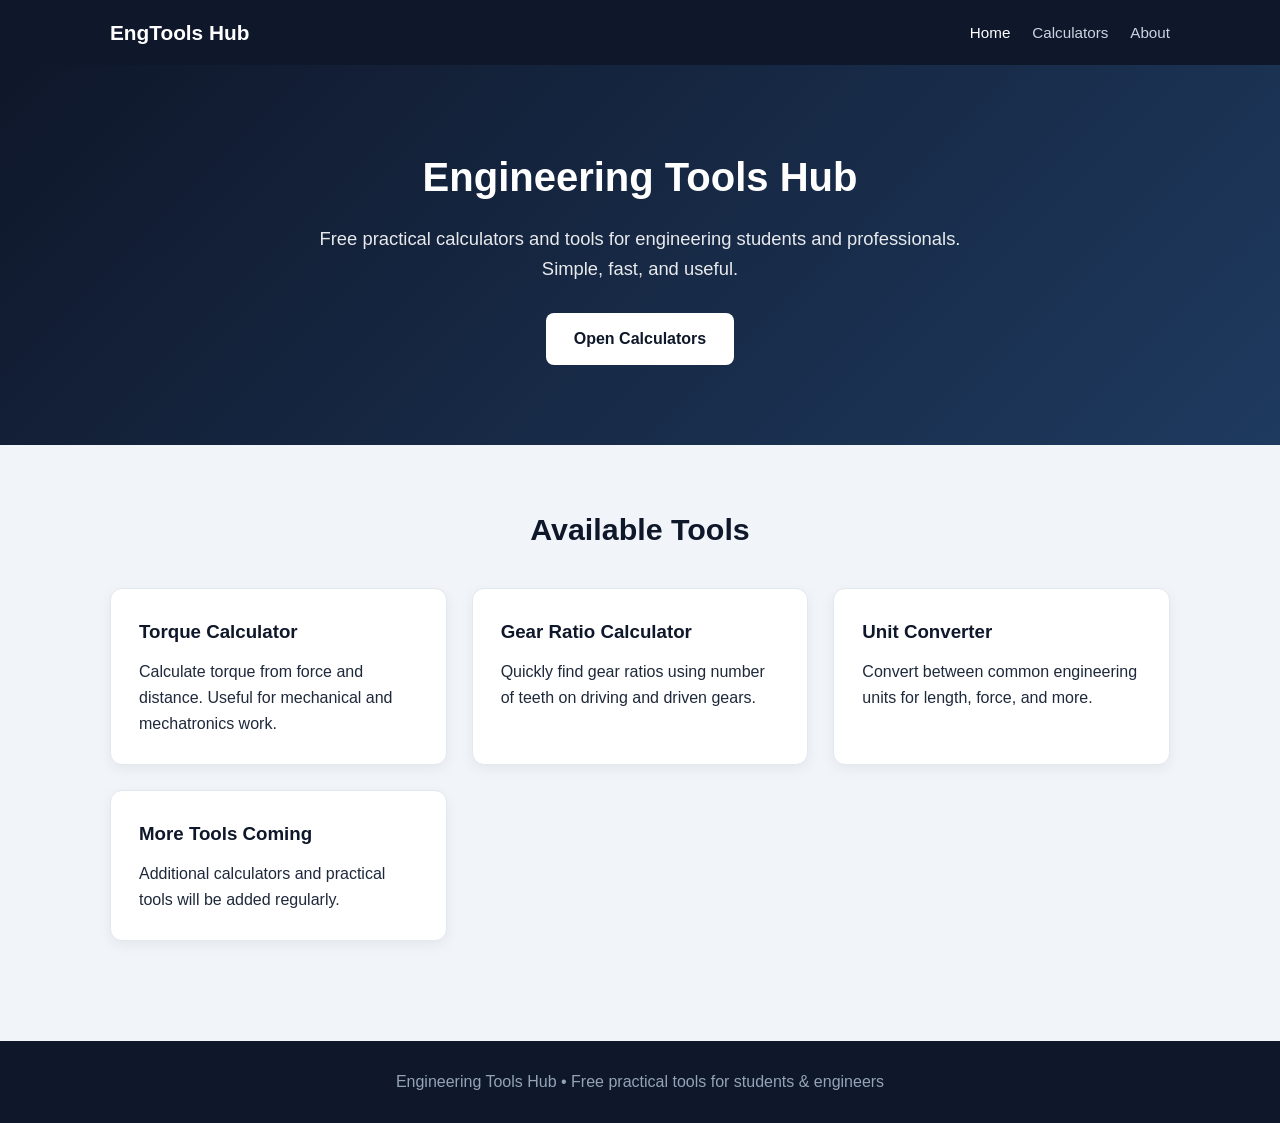
==== index.html @ 34605c5c "Create index.html" ====
<!DOCTYPE html>
<html lang="en">
<head>
    <meta charset="UTF-8">
    <meta name="viewport" content="width=device-width, initial-scale=1.0">
    <title>Engineering Tools Hub</title>
    <link rel="stylesheet" href="style.css">
</head>
<body>

    <!-- Navigation -->
    <nav>
        <div class="container">
            <a href="index.html" class="logo">EngTools Hub</a>
            <ul class="nav-links">
                <li><a href="index.html" class="active">Home</a></li>
                <li><a href="calculators.html">Calculators</a></li>
                <li><a href="about.html">About</a></li>
            </ul>
        </div>
    </nav>

    <!-- Hero -->
    <section class="hero">
        <div class="container">
            <h1>Engineering Tools Hub</h1>
            <p>Free practical calculators and tools for engineering students and professionals. Simple, fast, and useful.</p>
            <a href="calculators.html" class="btn">Open Calculators</a>
        </div>
    </section>

    <!-- Features -->
    <section>
        <div class="container">
            <h2 class="section-title">Available Tools</h2>

            <div style="display: grid; grid-template-columns: repeat(auto-fit, minmax(280px, 1fr)); gap: 25px;">
                <div class="card">
                    <h3 style="color:#0f172a; margin-bottom:12px;">Torque Calculator</h3>
                    <p>Calculate torque from force and distance. Useful for mechanical and mechatronics work.</p>
                </div>

                <div class="card">
                    <h3 style="color:#0f172a; margin-bottom:12px;">Gear Ratio Calculator</h3>
                    <p>Quickly find gear ratios using number of teeth on driving and driven gears.</p>
                </div>

                <div class="card">
                    <h3 style="color:#0f172a; margin-bottom:12px;">Unit Converter</h3>
                    <p>Convert between common engineering units for length, force, and more.</p>
                </div>

                <div class="card">
                    <h3 style="color:#0f172a; margin-bottom:12px;">More Tools Coming</h3>
                    <p>Additional calculators and practical tools will be added regularly.</p>
                </div>
            </div>
        </div>
    </section>

    <!-- Footer -->
    <footer>
        <div class="container">
            <p>Engineering Tools Hub • Free practical tools for students & engineers</p>
        </div>
    </footer>

</body>
</html>
---- style.css ----
* {
    margin: 0;
    padding: 0;
    box-sizing: border-box;
}

body {
    font-family: 'Segoe UI', Tahoma, Geneva, Verdana, sans-serif;
    background: #f1f5f9;
    color: #1e293b;
    line-height: 1.6;
}

.container {
    max-width: 1100px;
    margin: 0 auto;
    padding: 0 20px;
}

/* Navigation */
nav {
    background: #0f172a;
    padding: 16px 0;
    position: sticky;
    top: 0;
    z-index: 100;
}

nav .container {
    display: flex;
    justify-content: space-between;
    align-items: center;
    flex-wrap: wrap;
    gap: 12px;
}

.logo {
    color: white;
    font-size: 1.3rem;
    font-weight: 700;
    text-decoration: none;
}

.nav-links {
    display: flex;
    gap: 22px;
    list-style: none;
    flex-wrap: wrap;
}

.nav-links a {
    color: #cbd5e1;
    text-decoration: none;
    font-weight: 500;
    font-size: 0.95rem;
}

.nav-links a:hover,
.nav-links a.active {
    color: white;
}

/* Hero */
.hero {
    background: linear-gradient(135deg, #0f172a, #1e3a5f);
    color: white;
    padding: 80px 0;
    text-align: center;
}

.hero h1 {
    font-size: 2.5rem;
    margin-bottom: 15px;
}

.hero p {
    font-size: 1.15rem;
    opacity: 0.9;
    max-width: 650px;
    margin: 0 auto 30px;
}

.btn {
    display: inline-block;
    background: white;
    color: #0f172a;
    padding: 13px 28px;
    border-radius: 8px;
    text-decoration: none;
    font-weight: 600;
}

.btn:hover {
    background: #e2e8f0;
}

/* Sections */
section {
    padding: 60px 0;
}

.section-title {
    text-align: center;
    font-size: 1.9rem;
    color: #0f172a;
    margin-bottom: 35px;
    font-weight: 700;
}

.card {
    background: white;
    padding: 28px;
    border-radius: 12px;
    box-shadow: 0 4px 14px rgba(0,0,0,0.06);
    border: 1px solid #e2e8f0;
}

/* Footer */
footer {
    background: #0f172a;
    color: #94a3b8;
    text-align: center;
    padding: 28px 0;
    margin-top: 40px;
}

/* Mobile */
@media (max-width: 768px) {
    .hero h1 {
        font-size: 1.9rem;
    }
    .nav-links {
        gap: 14px;
    }
}
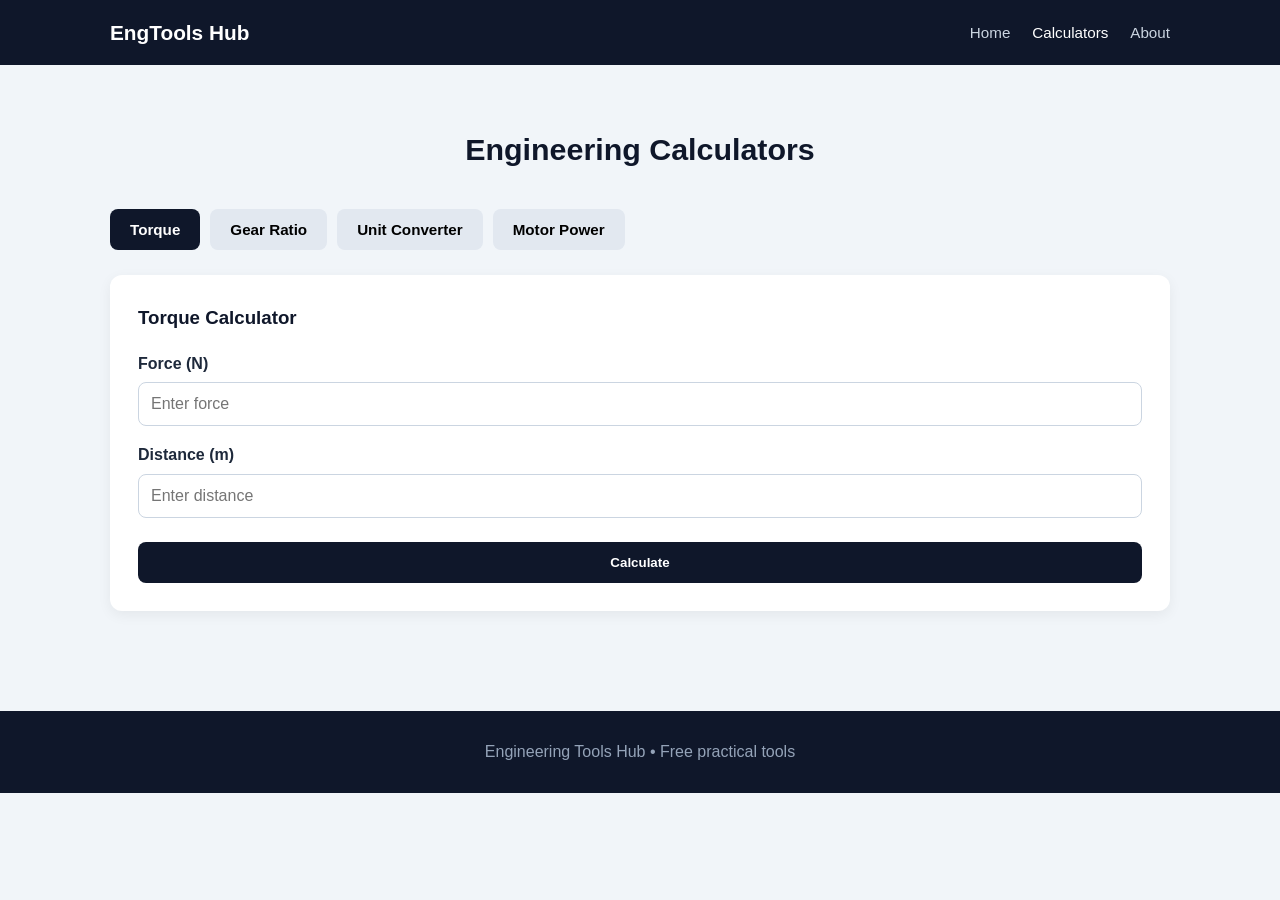
==== commit aef79eae: "Update index.html" ====
--- a/index.html
+++ b/index.html
@@ -3,67 +3,286 @@
 <head>
     <meta charset="UTF-8">
     <meta name="viewport" content="width=device-width, initial-scale=1.0">
-    <title>Engineering Tools Hub</title>
+    <title>Calculators | Engineering Tools Hub</title>
     <link rel="stylesheet" href="style.css">
+    <style>
+        .tabs {
+            display: flex;
+            gap: 10px;
+            margin-bottom: 25px;
+            flex-wrap: wrap;
+        }
+        .tab-btn {
+            padding: 12px 20px;
+            border: none;
+            background: #e2e8f0;
+            border-radius: 8px;
+            cursor: pointer;
+            font-weight: 600;
+            font-size: 0.95rem;
+        }
+        .tab-btn.active {
+            background: #0f172a;
+            color: white;
+        }
+        .calc-card {
+            display: none;
+            background: white;
+            padding: 28px;
+            border-radius: 12px;
+            box-shadow: 0 4px 14px rgba(0,0,0,0.06);
+        }
+        .calc-card.active {
+            display: block;
+        }
+        .form-group {
+            margin-bottom: 16px;
+        }
+        label {
+            display: block;
+            font-weight: 600;
+            margin-bottom: 6px;
+        }
+        input, select {
+            width: 100%;
+            padding: 12px;
+            border: 1.5px solid #cbd5e1;
+            border-radius: 8px;
+            font-size: 1rem;
+        }
+        .calc-btn {
+            background: #0f172a;
+            color: white;
+            border: none;
+            padding: 13px 24px;
+            border-radius: 8px;
+            font-weight: 600;
+            cursor: pointer;
+            width: 100%;
+            margin-top: 8px;
+        }
+        .result {
+            margin-top: 18px;
+            padding: 14px;
+            background: #e0f2fe;
+            border-radius: 8px;
+            font-size: 1.15rem;
+            font-weight: 600;
+            text-align: center;
+            display: none;
+        }
+    </style>
 </head>
 <body>
 
-    <!-- Navigation -->
     <nav>
         <div class="container">
             <a href="index.html" class="logo">EngTools Hub</a>
             <ul class="nav-links">
-                <li><a href="index.html" class="active">Home</a></li>
-                <li><a href="calculators.html">Calculators</a></li>
+                <li><a href="index.html">Home</a></li>
+                <li><a href="calculators.html" class="active">Calculators</a></li>
                 <li><a href="about.html">About</a></li>
             </ul>
         </div>
     </nav>
 
-    <!-- Hero -->
-    <section class="hero">
+    <section>
         <div class="container">
-            <h1>Engineering Tools Hub</h1>
-            <p>Free practical calculators and tools for engineering students and professionals. Simple, fast, and useful.</p>
-            <a href="calculators.html" class="btn">Open Calculators</a>
+            <h2 class="section-title">Engineering Calculators</h2>
+
+            <div class="tabs">
+                <button class="tab-btn active" onclick="showCalc('torque', this)">Torque</button>
+                <button class="tab-btn" onclick="showCalc('gear', this)">Gear Ratio</button>
+                <button class="tab-btn" onclick="showCalc('units', this)">Unit Converter</button>
+                <button class="tab-btn" onclick="showCalc('power', this)">Motor Power</button>
+            </div>
+
+            <!-- Torque -->
+            <div id="torque" class="calc-card active">
+                <h3 style="margin-bottom:18px; color:#0f172a;">Torque Calculator</h3>
+                <div class="form-group">
+                    <label>Force (N)</label>
+                    <input type="number" id="force" placeholder="Enter force">
+                </div>
+                <div class="form-group">
+                    <label>Distance (m)</label>
+                    <input type="number" id="distance" placeholder="Enter distance">
+                </div>
+                <button class="calc-btn" onclick="calcTorque()">Calculate</button>
+                <div class="result" id="torqueResult"></div>
+            </div>
+
+            <!-- Gear Ratio -->
+            <div id="gear" class="calc-card">
+                <h3 style="margin-bottom:18px; color:#0f172a;">Gear Ratio Calculator</h3>
+                <div class="form-group">
+                    <label>Teeth on Driven Gear</label>
+                    <input type="number" id="driven" placeholder="Driven gear teeth">
+                </div>
+                <div class="form-group">
+                    <label>Teeth on Driving Gear</label>
+                    <input type="number" id="driving" placeholder="Driving gear teeth">
+                </div>
+                <button class="calc-btn" onclick="calcGear()">Calculate</button>
+                <div class="result" id="gearResult"></div>
+            </div>
+
+            <!-- Unit Converter -->
+            <div id="units" class="calc-card">
+                <h3 style="margin-bottom:18px; color:#0f172a;">Unit Converter</h3>
+                <div class="form-group">
+                    <label>Value</label>
+                    <input type="number" id="unitValue" placeholder="Enter value">
+                </div>
+                <div class="form-group">
+                    <label>From</label>
+                    <select id="fromUnit">
+                        <option value="mm">mm</option>
+                        <option value="cm">cm</option>
+                        <option value="m">m</option>
+                        <option value="inch">inch</option>
+                        <option value="n">Newton (N)</option>
+                        <option value="kgf">kgf</option>
+                    </select>
+                </div>
+                <div class="form-group">
+                    <label>To</label>
+                    <select id="toUnit">
+                        <option value="mm">mm</option>
+                        <option value="cm">cm</option>
+                        <option value="m">m</option>
+                        <option value="inch">inch</option>
+                        <option value="n">Newton (N)</option>
+                        <option value="kgf">kgf</option>
+                    </select>
+                </div>
+                <button class="calc-btn" onclick="convertUnit()">Convert</button>
+                <div class="result" id="unitResult"></div>
+            </div>
+
+            <!-- Motor Power -->
+            <div id="power" class="calc-card">
+                <h3 style="margin-bottom:18px; color:#0f172a;">Basic Motor Power Estimator</h3>
+                <div class="form-group">
+                    <label>Torque (N·m)</label>
+                    <input type="number" id="motorTorque" placeholder="Enter torque">
+                </div>
+                <div class="form-group">
+                    <label>Speed (RPM)</label>
+                    <input type="number" id="motorRpm" placeholder="Enter RPM">
+                </div>
+                <button class="calc-btn" onclick="calcPower()">Calculate Power</button>
+                <div class="result" id="powerResult"></div>
+            </div>
         </div>
     </section>
 
-    <!-- Features -->
-    <section>
-        <div class="container">
-            <h2 class="section-title">Available Tools</h2>
-
-            <div style="display: grid; grid-template-columns: repeat(auto-fit, minmax(280px, 1fr)); gap: 25px;">
-                <div class="card">
-                    <h3 style="color:#0f172a; margin-bottom:12px;">Torque Calculator</h3>
-                    <p>Calculate torque from force and distance. Useful for mechanical and mechatronics work.</p>
-                </div>
-
-                <div class="card">
-                    <h3 style="color:#0f172a; margin-bottom:12px;">Gear Ratio Calculator</h3>
-                    <p>Quickly find gear ratios using number of teeth on driving and driven gears.</p>
-                </div>
-
-                <div class="card">
-                    <h3 style="color:#0f172a; margin-bottom:12px;">Unit Converter</h3>
-                    <p>Convert between common engineering units for length, force, and more.</p>
-                </div>
-
-                <div class="card">
-                    <h3 style="color:#0f172a; margin-bottom:12px;">More Tools Coming</h3>
-                    <p>Additional calculators and practical tools will be added regularly.</p>
-                </div>
-            </div>
-        </div>
-    </section>
-
-    <!-- Footer -->
     <footer>
         <div class="container">
-            <p>Engineering Tools Hub • Free practical tools for students & engineers</p>
+            <p>Engineering Tools Hub • Free practical tools</p>
         </div>
     </footer>
 
+    <script>
+        function showCalc(id, btn) {
+            // Hide all calculator cards
+            document.querySelectorAll('.calc-card').forEach(function(card) {
+                card.classList.remove('active');
+            });
+            // Remove active from all buttons
+            document.querySelectorAll('.tab-btn').forEach(function(button) {
+                button.classList.remove('active');
+            });
+            // Show the selected card
+            document.getElementById(id).classList.add('active');
+            // Make the clicked button active
+            btn.classList.add('active');
+        }
+
+        function calcTorque() {
+            var force = parseFloat(document.getElementById('force').value);
+            var distance = parseFloat(document.getElementById('distance').value);
+            var resultDiv = document.getElementById('torqueResult');
+
+            if (isNaN(force) || isNaN(distance)) {
+                resultDiv.style.display = 'block';
+                resultDiv.innerHTML = 'Please enter valid numbers';
+                return;
+            }
+            var torque = force * distance;
+            resultDiv.style.display = 'block';
+            resultDiv.innerHTML = 'Torque = <strong>' + torque.toFixed(2) + ' N·m</strong>';
+        }
+
+        function calcGear() {
+            var driven = parseFloat(document.getElementById('driven').value);
+            var driving = parseFloat(document.getElementById('driving').value);
+            var resultDiv = document.getElementById('gearResult');
+
+            if (isNaN(driven) || isNaN(driving) || driving === 0) {
+                resultDiv.style.display = 'block';
+                resultDiv.innerHTML = 'Please enter valid numbers';
+                return;
+            }
+            var ratio = driven / driving;
+            resultDiv.style.display = 'block';
+            resultDiv.innerHTML = 'Gear Ratio = <strong>' + ratio.toFixed(3) + ' : 1</strong>';
+        }
+
+        function convertUnit() {
+            var value = parseFloat(document.getElementById('unitValue').value);
+            var from = document.getElementById('fromUnit').value;
+            var to = document.getElementById('toUnit').value;
+            var resultDiv = document.getElementById('unitResult');
+
+            if (isNaN(value)) {
+                resultDiv.style.display = 'block';
+                resultDiv.innerHTML = 'Please enter a valid number';
+                return;
+            }
+
+            var toBase = {
+                mm: 0.001,
+                cm: 0.01,
+                m: 1,
+                inch: 0.0254,
+                n: 1,
+                kgf: 9.80665
+            };
+
+            var lengthUnits = ['mm', 'cm', 'm', 'inch'];
+            var forceUnits = ['n', 'kgf'];
+            var result;
+
+            if (lengthUnits.indexOf(from) !== -1 && lengthUnits.indexOf(to) !== -1) {
+                result = value * toBase[from] / toBase[to];
+            } else if (forceUnits.indexOf(from) !== -1 && forceUnits.indexOf(to) !== -1) {
+                result = value * toBase[from] / toBase[to];
+            } else {
+                resultDiv.style.display = 'block';
+                resultDiv.innerHTML = 'Cannot convert between length and force units';
+                return;
+            }
+
+            resultDiv.style.display = 'block';
+            resultDiv.innerHTML = 'Result = <strong>' + result.toFixed(4) + ' ' + to + '</strong>';
+        }
+
+        function calcPower() {
+            var torque = parseFloat(document.getElementById('motorTorque').value);
+            var rpm = parseFloat(document.getElementById('motorRpm').value);
+            var resultDiv = document.getElementById('powerResult');
+
+            if (isNaN(torque) || isNaN(rpm)) {
+                resultDiv.style.display = 'block';
+                resultDiv.innerHTML = 'Please enter valid numbers';
+                return;
+            }
+            // Power (kW) = (Torque × RPM) / 9549
+            var power = (torque * rpm) / 9549;
+            resultDiv.style.display = 'block';
+            resultDiv.innerHTML = 'Power ≈ <strong>' + power.toFixed(3) + ' kW</strong>';
+        }
+    </script>
 </body>
 </html>
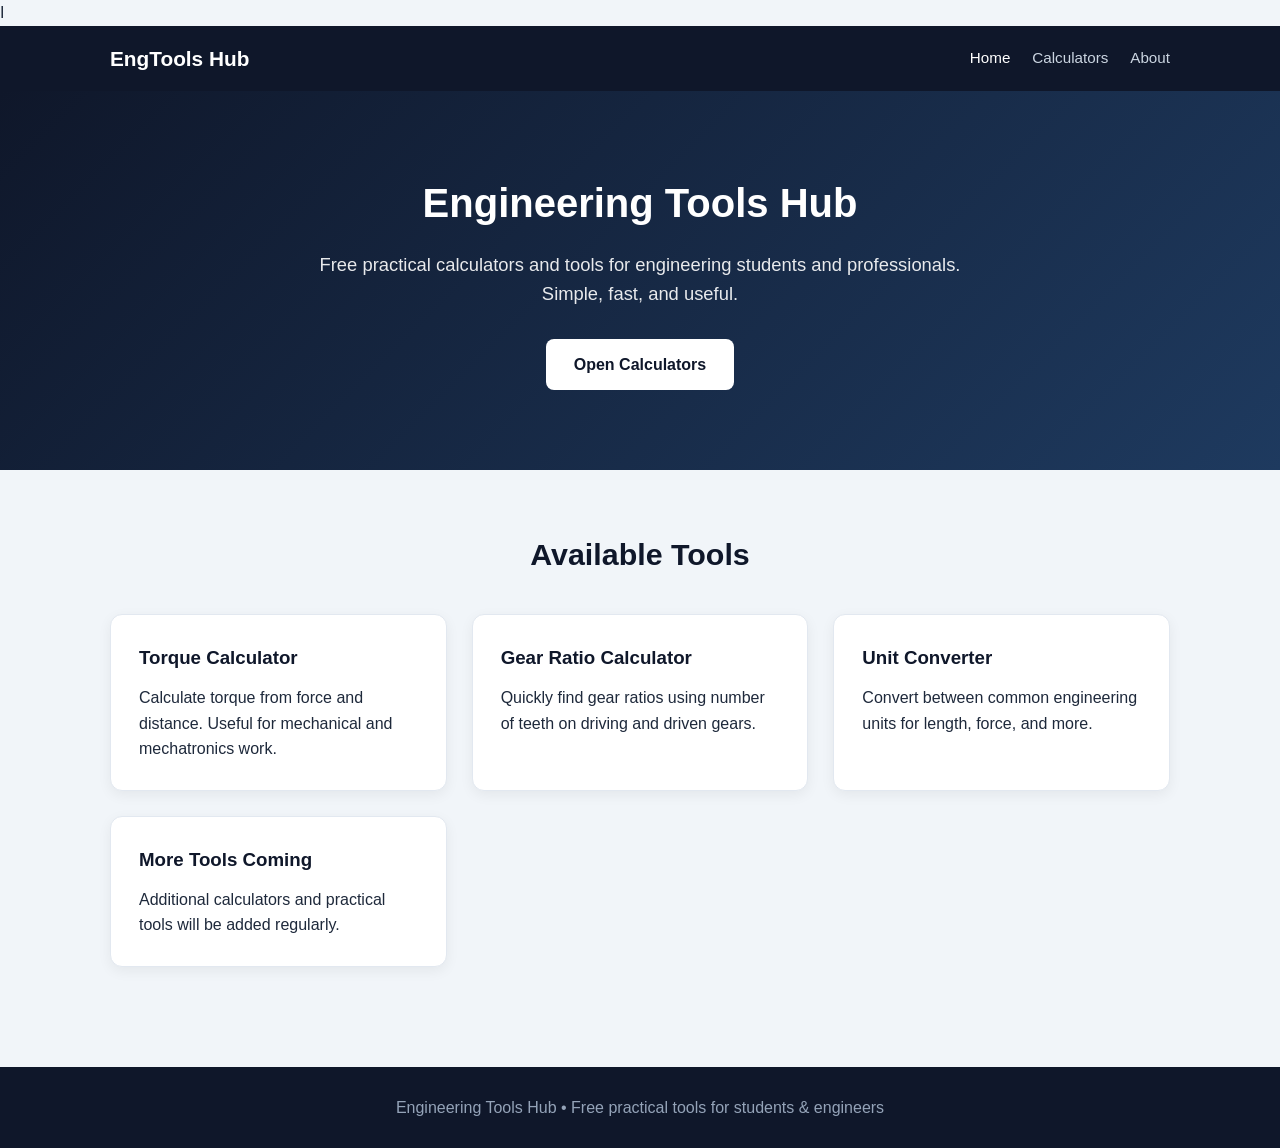
==== commit 0a3385f4: "Update index.html" ====
--- a/index.html
+++ b/index.html
@@ -1,288 +1,69 @@
-<!DOCTYPE html>
+I<!DOCTYPE html>
 <html lang="en">
 <head>
     <meta charset="UTF-8">
     <meta name="viewport" content="width=device-width, initial-scale=1.0">
-    <title>Calculators | Engineering Tools Hub</title>
+    <title>Engineering Tools Hub</title>
     <link rel="stylesheet" href="style.css">
-    <style>
-        .tabs {
-            display: flex;
-            gap: 10px;
-            margin-bottom: 25px;
-            flex-wrap: wrap;
-        }
-        .tab-btn {
-            padding: 12px 20px;
-            border: none;
-            background: #e2e8f0;
-            border-radius: 8px;
-            cursor: pointer;
-            font-weight: 600;
-            font-size: 0.95rem;
-        }
-        .tab-btn.active {
-            background: #0f172a;
-            color: white;
-        }
-        .calc-card {
-            display: none;
-            background: white;
-            padding: 28px;
-            border-radius: 12px;
-            box-shadow: 0 4px 14px rgba(0,0,0,0.06);
-        }
-        .calc-card.active {
-            display: block;
-        }
-        .form-group {
-            margin-bottom: 16px;
-        }
-        label {
-            display: block;
-            font-weight: 600;
-            margin-bottom: 6px;
-        }
-        input, select {
-            width: 100%;
-            padding: 12px;
-            border: 1.5px solid #cbd5e1;
-            border-radius: 8px;
-            font-size: 1rem;
-        }
-        .calc-btn {
-            background: #0f172a;
-            color: white;
-            border: none;
-            padding: 13px 24px;
-            border-radius: 8px;
-            font-weight: 600;
-            cursor: pointer;
-            width: 100%;
-            margin-top: 8px;
-        }
-        .result {
-            margin-top: 18px;
-            padding: 14px;
-            background: #e0f2fe;
-            border-radius: 8px;
-            font-size: 1.15rem;
-            font-weight: 600;
-            text-align: center;
-            display: none;
-        }
-    </style>
 </head>
 <body>
 
+    <!-- Navigation -->
     <nav>
         <div class="container">
             <a href="index.html" class="logo">EngTools Hub</a>
             <ul class="nav-links">
-                <li><a href="index.html">Home</a></li>
-                <li><a href="calculators.html" class="active">Calculators</a></li>
+                <li><a href="index.html" class="active">Home</a></li>
+                <li><a href="calculators.html">Calculators</a></li>
                 <li><a href="about.html">About</a></li>
             </ul>
         </div>
     </nav>
 
+    <!-- Hero -->
+    <section class="hero">
+        <div class="container">
+            <h1>Engineering Tools Hub</h1>
+            <p>Free practical calculators and tools for engineering students and professionals. Simple, fast, and useful.</p>
+            <a href="calculators.html" class="btn">Open Calculators</a>
+        </div>
+    </section>
+
+    <!-- Features -->
     <section>
         <div class="container">
-            <h2 class="section-title">Engineering Calculators</h2>
+            <h2 class="section-title">Available Tools</h2>
 
-            <div class="tabs">
-                <button class="tab-btn active" onclick="showCalc('torque', this)">Torque</button>
-                <button class="tab-btn" onclick="showCalc('gear', this)">Gear Ratio</button>
-                <button class="tab-btn" onclick="showCalc('units', this)">Unit Converter</button>
-                <button class="tab-btn" onclick="showCalc('power', this)">Motor Power</button>
-            </div>
+            <div style="display: grid; grid-template-columns: repeat(auto-fit, minmax(280px, 1fr)); gap: 25px;">
+                <div class="card">
+                    <h3 style="color:#0f172a; margin-bottom:12px;">Torque Calculator</h3>
+                    <p>Calculate torque from force and distance. Useful for mechanical and mechatronics work.</p>
+                </div>
 
-            <!-- Torque -->
-            <div id="torque" class="calc-card active">
-                <h3 style="margin-bottom:18px; color:#0f172a;">Torque Calculator</h3>
-                <div class="form-group">
-                    <label>Force (N)</label>
-                    <input type="number" id="force" placeholder="Enter force">
+                <div class="card">
+                    <h3 style="color:#0f172a; margin-bottom:12px;">Gear Ratio Calculator</h3>
+                    <p>Quickly find gear ratios using number of teeth on driving and driven gears.</p>
                 </div>
-                <div class="form-group">
-                    <label>Distance (m)</label>
-                    <input type="number" id="distance" placeholder="Enter distance">
+
+                <div class="card">
+                    <h3 style="color:#0f172a; margin-bottom:12px;">Unit Converter</h3>
+                    <p>Convert between common engineering units for length, force, and more.</p>
                 </div>
-                <button class="calc-btn" onclick="calcTorque()">Calculate</button>
-                <div class="result" id="torqueResult"></div>
-            </div>
 
-            <!-- Gear Ratio -->
-            <div id="gear" class="calc-card">
-                <h3 style="margin-bottom:18px; color:#0f172a;">Gear Ratio Calculator</h3>
-                <div class="form-group">
-                    <label>Teeth on Driven Gear</label>
-                    <input type="number" id="driven" placeholder="Driven gear teeth">
+                <div class="card">
+                    <h3 style="color:#0f172a; margin-bottom:12px;">More Tools Coming</h3>
+                    <p>Additional calculators and practical tools will be added regularly.</p>
                 </div>
-                <div class="form-group">
-                    <label>Teeth on Driving Gear</label>
-                    <input type="number" id="driving" placeholder="Driving gear teeth">
-                </div>
-                <button class="calc-btn" onclick="calcGear()">Calculate</button>
-                <div class="result" id="gearResult"></div>
-            </div>
-
-            <!-- Unit Converter -->
-            <div id="units" class="calc-card">
-                <h3 style="margin-bottom:18px; color:#0f172a;">Unit Converter</h3>
-                <div class="form-group">
-                    <label>Value</label>
-                    <input type="number" id="unitValue" placeholder="Enter value">
-                </div>
-                <div class="form-group">
-                    <label>From</label>
-                    <select id="fromUnit">
-                        <option value="mm">mm</option>
-                        <option value="cm">cm</option>
-                        <option value="m">m</option>
-                        <option value="inch">inch</option>
-                        <option value="n">Newton (N)</option>
-                        <option value="kgf">kgf</option>
-                    </select>
-                </div>
-                <div class="form-group">
-                    <label>To</label>
-                    <select id="toUnit">
-                        <option value="mm">mm</option>
-                        <option value="cm">cm</option>
-                        <option value="m">m</option>
-                        <option value="inch">inch</option>
-                        <option value="n">Newton (N)</option>
-                        <option value="kgf">kgf</option>
-                    </select>
-                </div>
-                <button class="calc-btn" onclick="convertUnit()">Convert</button>
-                <div class="result" id="unitResult"></div>
-            </div>
-
-            <!-- Motor Power -->
-            <div id="power" class="calc-card">
-                <h3 style="margin-bottom:18px; color:#0f172a;">Basic Motor Power Estimator</h3>
-                <div class="form-group">
-                    <label>Torque (N·m)</label>
-                    <input type="number" id="motorTorque" placeholder="Enter torque">
-                </div>
-                <div class="form-group">
-                    <label>Speed (RPM)</label>
-                    <input type="number" id="motorRpm" placeholder="Enter RPM">
-                </div>
-                <button class="calc-btn" onclick="calcPower()">Calculate Power</button>
-                <div class="result" id="powerResult"></div>
             </div>
         </div>
     </section>
 
+    <!-- Footer -->
     <footer>
         <div class="container">
-            <p>Engineering Tools Hub • Free practical tools</p>
+            <p>Engineering Tools Hub • Free practical tools for students & engineers</p>
         </div>
     </footer>
 
-    <script>
-        function showCalc(id, btn) {
-            // Hide all calculator cards
-            document.querySelectorAll('.calc-card').forEach(function(card) {
-                card.classList.remove('active');
-            });
-            // Remove active from all buttons
-            document.querySelectorAll('.tab-btn').forEach(function(button) {
-                button.classList.remove('active');
-            });
-            // Show the selected card
-            document.getElementById(id).classList.add('active');
-            // Make the clicked button active
-            btn.classList.add('active');
-        }
-
-        function calcTorque() {
-            var force = parseFloat(document.getElementById('force').value);
-            var distance = parseFloat(document.getElementById('distance').value);
-            var resultDiv = document.getElementById('torqueResult');
-
-            if (isNaN(force) || isNaN(distance)) {
-                resultDiv.style.display = 'block';
-                resultDiv.innerHTML = 'Please enter valid numbers';
-                return;
-            }
-            var torque = force * distance;
-            resultDiv.style.display = 'block';
-            resultDiv.innerHTML = 'Torque = <strong>' + torque.toFixed(2) + ' N·m</strong>';
-        }
-
-        function calcGear() {
-            var driven = parseFloat(document.getElementById('driven').value);
-            var driving = parseFloat(document.getElementById('driving').value);
-            var resultDiv = document.getElementById('gearResult');
-
-            if (isNaN(driven) || isNaN(driving) || driving === 0) {
-                resultDiv.style.display = 'block';
-                resultDiv.innerHTML = 'Please enter valid numbers';
-                return;
-            }
-            var ratio = driven / driving;
-            resultDiv.style.display = 'block';
-            resultDiv.innerHTML = 'Gear Ratio = <strong>' + ratio.toFixed(3) + ' : 1</strong>';
-        }
-
-        function convertUnit() {
-            var value = parseFloat(document.getElementById('unitValue').value);
-            var from = document.getElementById('fromUnit').value;
-            var to = document.getElementById('toUnit').value;
-            var resultDiv = document.getElementById('unitResult');
-
-            if (isNaN(value)) {
-                resultDiv.style.display = 'block';
-                resultDiv.innerHTML = 'Please enter a valid number';
-                return;
-            }
-
-            var toBase = {
-                mm: 0.001,
-                cm: 0.01,
-                m: 1,
-                inch: 0.0254,
-                n: 1,
-                kgf: 9.80665
-            };
-
-            var lengthUnits = ['mm', 'cm', 'm', 'inch'];
-            var forceUnits = ['n', 'kgf'];
-            var result;
-
-            if (lengthUnits.indexOf(from) !== -1 && lengthUnits.indexOf(to) !== -1) {
-                result = value * toBase[from] / toBase[to];
-            } else if (forceUnits.indexOf(from) !== -1 && forceUnits.indexOf(to) !== -1) {
-                result = value * toBase[from] / toBase[to];
-            } else {
-                resultDiv.style.display = 'block';
-                resultDiv.innerHTML = 'Cannot convert between length and force units';
-                return;
-            }
-
-            resultDiv.style.display = 'block';
-            resultDiv.innerHTML = 'Result = <strong>' + result.toFixed(4) + ' ' + to + '</strong>';
-        }
-
-        function calcPower() {
-            var torque = parseFloat(document.getElementById('motorTorque').value);
-            var rpm = parseFloat(document.getElementById('motorRpm').value);
-            var resultDiv = document.getElementById('powerResult');
-
-            if (isNaN(torque) || isNaN(rpm)) {
-                resultDiv.style.display = 'block';
-                resultDiv.innerHTML = 'Please enter valid numbers';
-                return;
-            }
-            // Power (kW) = (Torque × RPM) / 9549
-            var power = (torque * rpm) / 9549;
-            resultDiv.style.display = 'block';
-            resultDiv.innerHTML = 'Power ≈ <strong>' + power.toFixed(3) + ' kW</strong>';
-        }
-    </script>
 </body>
 </html>
